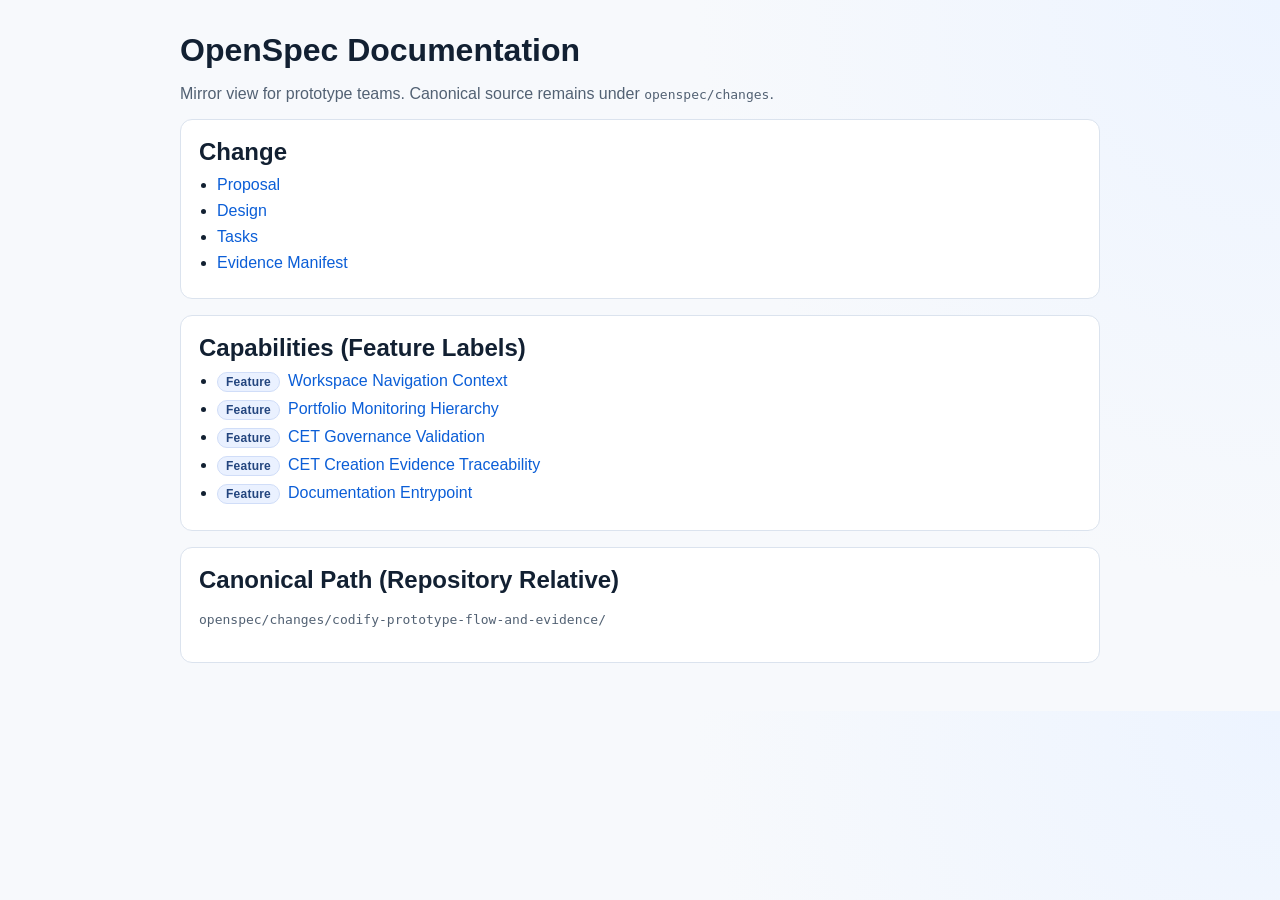
==== prototype/documents/openspec/index.html @ 04f419dc "docs(openspec): mirror specs docs, link Help documentation, and finalize sync tracking" ====
<!DOCTYPE html>
<html lang="en">
<head>
  <meta charset="UTF-8" />
  <meta name="viewport" content="width=device-width, initial-scale=1.0" />
  <title>OpenSpec Documentation</title>
  <style>
    :root {
      color-scheme: light;
      --bg: #f7f9fc;
      --panel: #ffffff;
      --text: #122032;
      --muted: #526173;
      --line: #dbe3ee;
      --link: #0b5ed7;
      --chip: #eaf1ff;
    }
    body {
      margin: 0;
      font-family: "Avenir Next", "Segoe UI", sans-serif;
      background: radial-gradient(circle at top right, #edf4ff, var(--bg) 40%);
      color: var(--text);
    }
    main {
      max-width: 920px;
      margin: 0 auto;
      padding: 32px 20px 48px;
    }
    h1, h2 {
      margin: 0 0 8px;
    }
    p {
      color: var(--muted);
    }
    .panel {
      background: var(--panel);
      border: 1px solid var(--line);
      border-radius: 12px;
      padding: 18px;
      margin-top: 16px;
    }
    ul {
      margin: 10px 0 0;
      padding-left: 18px;
    }
    li {
      margin: 8px 0;
    }
    a {
      color: var(--link);
      text-decoration: none;
    }
    a:hover {
      text-decoration: underline;
    }
    .chip {
      display: inline-block;
      margin-right: 8px;
      padding: 2px 8px;
      border-radius: 999px;
      background: var(--chip);
      border: 1px solid #d0ddf8;
      color: #23457e;
      font-size: 12px;
      font-weight: 600;
      letter-spacing: 0.02em;
      vertical-align: middle;
    }
  </style>
</head>
<body>
  <main>
    <h1>OpenSpec Documentation</h1>
    <p>Mirror view for prototype teams. Canonical source remains under <code>openspec/changes</code>.</p>

    <section class="panel">
      <h2>Change</h2>
      <ul>
        <li><a href="changes/codify-prototype-flow-and-evidence/proposal.md">Proposal</a></li>
        <li><a href="changes/codify-prototype-flow-and-evidence/design.md">Design</a></li>
        <li><a href="changes/codify-prototype-flow-and-evidence/tasks.md">Tasks</a></li>
        <li><a href="changes/codify-prototype-flow-and-evidence/evidence-manifest.md">Evidence Manifest</a></li>
      </ul>
    </section>

    <section class="panel">
      <h2>Capabilities (Feature Labels)</h2>
      <ul>
        <li><span class="chip">Feature</span><a href="changes/codify-prototype-flow-and-evidence/specs/workspace-navigation-context/spec.md">Workspace Navigation Context</a></li>
        <li><span class="chip">Feature</span><a href="changes/codify-prototype-flow-and-evidence/specs/portfolio-monitoring-hierarchy/spec.md">Portfolio Monitoring Hierarchy</a></li>
        <li><span class="chip">Feature</span><a href="changes/codify-prototype-flow-and-evidence/specs/cet-governance-validation/spec.md">CET Governance Validation</a></li>
        <li><span class="chip">Feature</span><a href="changes/codify-prototype-flow-and-evidence/specs/cet-creation-evidence-traceability/spec.md">CET Creation Evidence Traceability</a></li>
        <li><span class="chip">Feature</span><a href="changes/codify-prototype-flow-and-evidence/specs/documentation-entrypoint/spec.md">Documentation Entrypoint</a></li>
      </ul>
    </section>

    <section class="panel">
      <h2>Canonical Path (Repository Relative)</h2>
      <p><code>openspec/changes/codify-prototype-flow-and-evidence/</code></p>
    </section>
  </main>
</body>
</html>
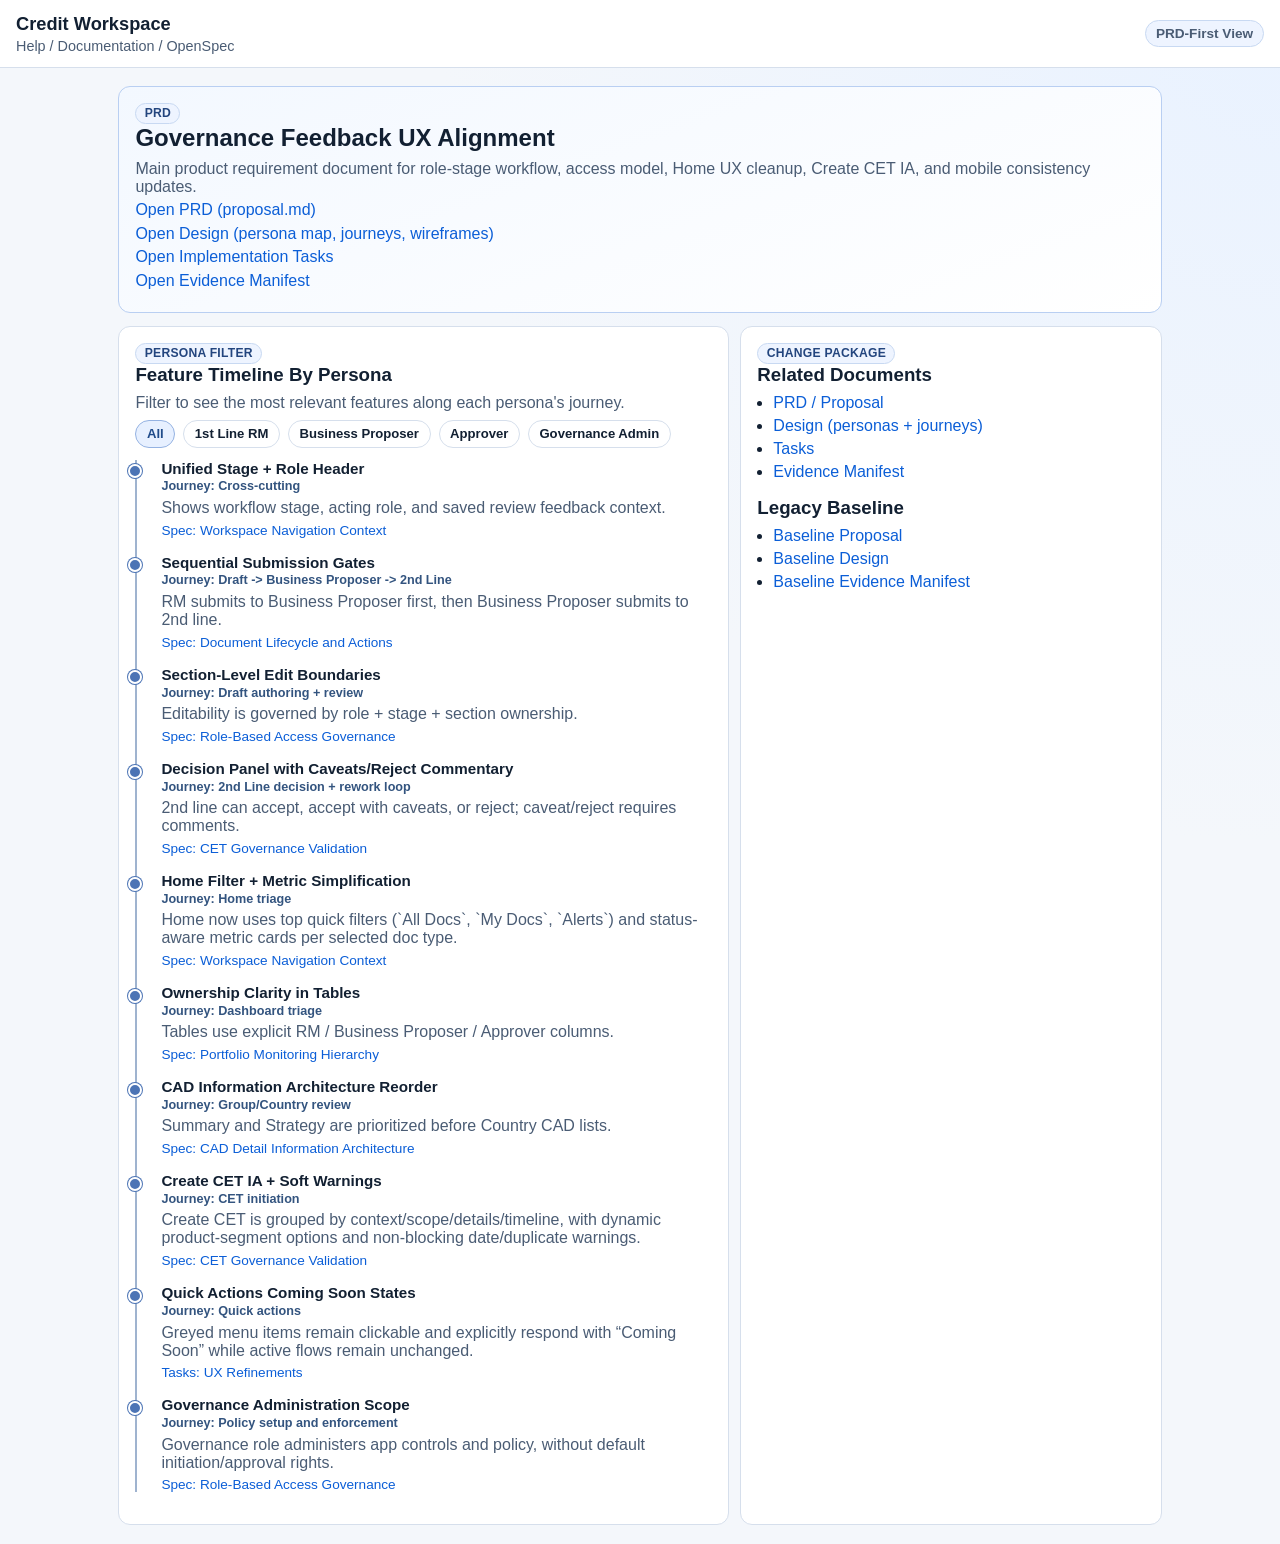
==== commit 180eca13: "Check in remaining app and OpenSpec documentation updates" ====
--- a/prototype/documents/openspec/index.html
+++ b/prototype/documents/openspec/index.html
@@ -3,101 +3,310 @@
 <head>
   <meta charset="UTF-8" />
   <meta name="viewport" content="width=device-width, initial-scale=1.0" />
-  <title>OpenSpec Documentation</title>
+  <title>Credit Workspace Documentation</title>
   <style>
     :root {
-      color-scheme: light;
-      --bg: #f7f9fc;
+      --bg: #f4f7fb;
       --panel: #ffffff;
+      --line: #d6dfec;
       --text: #122032;
-      --muted: #526173;
-      --line: #dbe3ee;
-      --link: #0b5ed7;
-      --chip: #eaf1ff;
-    }
+      --muted: #4a5c74;
+      --primary: #20457f;
+      --accent: #0b5ed7;
+      --timeline: #9fb3cf;
+      --chip-bg: #eef4ff;
+    }
+    * { box-sizing: border-box; }
     body {
       margin: 0;
       font-family: "Avenir Next", "Segoe UI", sans-serif;
-      background: radial-gradient(circle at top right, #edf4ff, var(--bg) 40%);
+      background: radial-gradient(circle at top right, #e9f2ff, var(--bg) 42%);
       color: var(--text);
     }
+    .topbar {
+      display: flex;
+      justify-content: space-between;
+      align-items: center;
+      padding: 0.8rem 1rem;
+      border-bottom: 1px solid var(--line);
+      background: #fff;
+      position: sticky;
+      top: 0;
+      z-index: 10;
+    }
+    .topbar h1 {
+      margin: 0;
+      font-size: 1.14rem;
+    }
+    .breadcrumb {
+      margin: 0.2rem 0 0;
+      color: var(--muted);
+      font-size: 0.9rem;
+    }
+    .top-actions {
+      font-size: 0.85rem;
+      color: var(--muted);
+      background: var(--chip-bg);
+      border: 1px solid #c8d9f2;
+      border-radius: 999px;
+      padding: 0.3rem 0.62rem;
+      font-weight: 600;
+    }
     main {
-      max-width: 920px;
+      max-width: 1080px;
       margin: 0 auto;
-      padding: 32px 20px 48px;
-    }
-    h1, h2 {
-      margin: 0 0 8px;
-    }
-    p {
-      color: var(--muted);
+      padding: 1.15rem;
+      display: grid;
+      gap: 0.85rem;
     }
     .panel {
       background: var(--panel);
       border: 1px solid var(--line);
       border-radius: 12px;
-      padding: 18px;
-      margin-top: 16px;
-    }
-    ul {
-      margin: 10px 0 0;
-      padding-left: 18px;
-    }
-    li {
-      margin: 8px 0;
-    }
-    a {
-      color: var(--link);
-      text-decoration: none;
-    }
-    a:hover {
-      text-decoration: underline;
+      padding: 1rem;
+    }
+    h2, h3 { margin: 0 0 0.5rem; }
+    p { margin: 0.35rem 0; color: var(--muted); }
+    a { color: var(--accent); text-decoration: none; }
+    a:hover { text-decoration: underline; }
+    .doc-grid {
+      display: grid;
+      gap: 0.7rem;
+      grid-template-columns: 1.45fr 1fr;
+    }
+    .prd-main {
+      border: 1px solid #b9cff2;
+      background: linear-gradient(160deg, #f3f8ff, #ffffff);
     }
     .chip {
       display: inline-block;
-      margin-right: 8px;
-      padding: 2px 8px;
+      margin-right: 0.35rem;
+      border: 1px solid #c8d9f2;
       border-radius: 999px;
-      background: var(--chip);
-      border: 1px solid #d0ddf8;
+      background: var(--chip-bg);
       color: #23457e;
-      font-size: 12px;
+      font-size: 0.76rem;
+      font-weight: 700;
+      padding: 0.14rem 0.52rem;
+      letter-spacing: 0.02em;
+      text-transform: uppercase;
+    }
+    .persona-filters {
+      display: flex;
+      gap: 0.5rem;
+      flex-wrap: wrap;
+      margin-top: 0.5rem;
+    }
+    .filter-btn {
+      border: 1px solid var(--line);
+      border-radius: 999px;
+      background: #fff;
+      color: var(--text);
+      padding: 0.34rem 0.66rem;
+      font-size: 0.82rem;
       font-weight: 600;
-      letter-spacing: 0.02em;
-      vertical-align: middle;
+      cursor: pointer;
+    }
+    .filter-btn.active {
+      background: #e7f0ff;
+      border-color: #94b2e2;
+      color: #1f4b8a;
+    }
+    .timeline {
+      list-style: none;
+      margin: 0.75rem 0 0;
+      padding: 0;
+      border-left: 2px solid var(--timeline);
+    }
+    .timeline-item {
+      position: relative;
+      margin: 0 0 1rem 0.65rem;
+      padding-left: 0.85rem;
+    }
+    .timeline-item::before {
+      content: "";
+      position: absolute;
+      left: -1.25rem;
+      top: 0.3rem;
+      width: 10px;
+      height: 10px;
+      border-radius: 999px;
+      background: #4c74b5;
+      border: 2px solid #fff;
+      box-shadow: 0 0 0 1px #4c74b5;
+    }
+    .timeline-item h4 {
+      margin: 0;
+      font-size: 0.95rem;
+    }
+    .timeline-meta {
+      margin-top: 0.18rem;
+      font-size: 0.79rem;
+      color: #33547f;
+      font-weight: 600;
+    }
+    .timeline-links {
+      margin-top: 0.35rem;
+      font-size: 0.85rem;
+    }
+    .mini-list {
+      margin: 0.4rem 0 0;
+      padding-left: 1rem;
+    }
+    .mini-list li { margin: 0.32rem 0; }
+    @media (max-width: 900px) {
+      .doc-grid { grid-template-columns: 1fr; }
+      main { padding: 0.8rem; }
+      .topbar { flex-direction: column; align-items: flex-start; gap: 0.4rem; }
+      .top-actions { font-size: 0.78rem; }
     }
   </style>
 </head>
 <body>
+  <header class="topbar">
+    <div>
+      <h1>Credit Workspace</h1>
+      <p class="breadcrumb">Help / Documentation / OpenSpec</p>
+    </div>
+    <div class="top-actions">PRD-First View</div>
+  </header>
+
   <main>
-    <h1>OpenSpec Documentation</h1>
-    <p>Mirror view for prototype teams. Canonical source remains under <code>openspec/changes</code>.</p>
-
-    <section class="panel">
-      <h2>Change</h2>
-      <ul>
-        <li><a href="changes/codify-prototype-flow-and-evidence/proposal.md">Proposal</a></li>
-        <li><a href="changes/codify-prototype-flow-and-evidence/design.md">Design</a></li>
-        <li><a href="changes/codify-prototype-flow-and-evidence/tasks.md">Tasks</a></li>
-        <li><a href="changes/codify-prototype-flow-and-evidence/evidence-manifest.md">Evidence Manifest</a></li>
-      </ul>
+    <section class="panel prd-main">
+      <span class="chip">PRD</span>
+      <h2>Governance Feedback UX Alignment</h2>
+      <p>Main product requirement document for role-stage workflow, access model, Home UX cleanup, Create CET IA, and mobile consistency updates.</p>
+      <p><a href="viewer.html?doc=changes/governance-feedback-ux-alignment/proposal.md">Open PRD (proposal.md)</a></p>
+      <p><a href="viewer.html?doc=changes/governance-feedback-ux-alignment/design.md">Open Design (persona map, journeys, wireframes)</a></p>
+      <p><a href="viewer.html?doc=changes/governance-feedback-ux-alignment/tasks.md">Open Implementation Tasks</a></p>
+      <p><a href="viewer.html?doc=changes/governance-feedback-ux-alignment/evidence-manifest.md">Open Evidence Manifest</a></p>
     </section>
 
-    <section class="panel">
-      <h2>Capabilities (Feature Labels)</h2>
-      <ul>
-        <li><span class="chip">Feature</span><a href="changes/codify-prototype-flow-and-evidence/specs/workspace-navigation-context/spec.md">Workspace Navigation Context</a></li>
-        <li><span class="chip">Feature</span><a href="changes/codify-prototype-flow-and-evidence/specs/portfolio-monitoring-hierarchy/spec.md">Portfolio Monitoring Hierarchy</a></li>
-        <li><span class="chip">Feature</span><a href="changes/codify-prototype-flow-and-evidence/specs/cet-governance-validation/spec.md">CET Governance Validation</a></li>
-        <li><span class="chip">Feature</span><a href="changes/codify-prototype-flow-and-evidence/specs/cet-creation-evidence-traceability/spec.md">CET Creation Evidence Traceability</a></li>
-        <li><span class="chip">Feature</span><a href="changes/codify-prototype-flow-and-evidence/specs/documentation-entrypoint/spec.md">Documentation Entrypoint</a></li>
-      </ul>
-    </section>
-
-    <section class="panel">
-      <h2>Canonical Path (Repository Relative)</h2>
-      <p><code>openspec/changes/codify-prototype-flow-and-evidence/</code></p>
+    <section class="doc-grid">
+      <section class="panel">
+        <span class="chip">Persona Filter</span>
+        <h3>Feature Timeline By Persona</h3>
+        <p>Filter to see the most relevant features along each persona's journey.</p>
+        <div class="persona-filters">
+          <button class="filter-btn active" data-persona="all">All</button>
+          <button class="filter-btn" data-persona="rm">1st Line RM</button>
+          <button class="filter-btn" data-persona="bp">Business Proposer</button>
+          <button class="filter-btn" data-persona="2lod">Approver</button>
+          <button class="filter-btn" data-persona="gov">Governance Admin</button>
+        </div>
+
+        <ol class="timeline" id="feature-timeline">
+          <li class="timeline-item" data-persona="rm bp 2lod gov">
+            <h4>Unified Stage + Role Header</h4>
+            <div class="timeline-meta">Journey: Cross-cutting</div>
+            <p>Shows workflow stage, acting role, and saved review feedback context.</p>
+            <div class="timeline-links"><a href="viewer.html?doc=changes/governance-feedback-ux-alignment/specs/workspace-navigation-context/spec.md">Spec: Workspace Navigation Context</a></div>
+          </li>
+
+          <li class="timeline-item" data-persona="rm bp">
+            <h4>Sequential Submission Gates</h4>
+            <div class="timeline-meta">Journey: Draft -> Business Proposer -> 2nd Line</div>
+            <p>RM submits to Business Proposer first, then Business Proposer submits to 2nd line.</p>
+            <div class="timeline-links"><a href="viewer.html?doc=changes/governance-feedback-ux-alignment/specs/document-lifecycle-and-actions/spec.md">Spec: Document Lifecycle and Actions</a></div>
+          </li>
+
+          <li class="timeline-item" data-persona="rm bp 2lod">
+            <h4>Section-Level Edit Boundaries</h4>
+            <div class="timeline-meta">Journey: Draft authoring + review</div>
+            <p>Editability is governed by role + stage + section ownership.</p>
+            <div class="timeline-links"><a href="viewer.html?doc=changes/governance-feedback-ux-alignment/specs/role-based-access-governance/spec.md">Spec: Role-Based Access Governance</a></div>
+          </li>
+
+          <li class="timeline-item" data-persona="2lod rm bp">
+            <h4>Decision Panel with Caveats/Reject Commentary</h4>
+            <div class="timeline-meta">Journey: 2nd Line decision + rework loop</div>
+            <p>2nd line can accept, accept with caveats, or reject; caveat/reject requires comments.</p>
+            <div class="timeline-links"><a href="viewer.html?doc=changes/governance-feedback-ux-alignment/specs/cet-governance-validation/spec.md">Spec: CET Governance Validation</a></div>
+          </li>
+
+          <li class="timeline-item" data-persona="rm bp 2lod">
+            <h4>Home Filter + Metric Simplification</h4>
+            <div class="timeline-meta">Journey: Home triage</div>
+            <p>Home now uses top quick filters (`All Docs`, `My Docs`, `Alerts`) and status-aware metric cards per selected doc type.</p>
+            <div class="timeline-links"><a href="viewer.html?doc=changes/governance-feedback-ux-alignment/specs/workspace-navigation-context/spec.md">Spec: Workspace Navigation Context</a></div>
+          </li>
+
+          <li class="timeline-item" data-persona="rm bp 2lod">
+            <h4>Ownership Clarity in Tables</h4>
+            <div class="timeline-meta">Journey: Dashboard triage</div>
+            <p>Tables use explicit RM / Business Proposer / Approver columns.</p>
+            <div class="timeline-links"><a href="viewer.html?doc=changes/governance-feedback-ux-alignment/specs/portfolio-monitoring-hierarchy/spec.md">Spec: Portfolio Monitoring Hierarchy</a></div>
+          </li>
+
+          <li class="timeline-item" data-persona="bp rm">
+            <h4>CAD Information Architecture Reorder</h4>
+            <div class="timeline-meta">Journey: Group/Country review</div>
+            <p>Summary and Strategy are prioritized before Country CAD lists.</p>
+            <div class="timeline-links"><a href="viewer.html?doc=changes/governance-feedback-ux-alignment/specs/cad-detail-information-architecture/spec.md">Spec: CAD Detail Information Architecture</a></div>
+          </li>
+
+          <li class="timeline-item" data-persona="rm bp">
+            <h4>Create CET IA + Soft Warnings</h4>
+            <div class="timeline-meta">Journey: CET initiation</div>
+            <p>Create CET is grouped by context/scope/details/timeline, with dynamic product-segment options and non-blocking date/duplicate warnings.</p>
+            <div class="timeline-links"><a href="viewer.html?doc=changes/governance-feedback-ux-alignment/specs/cet-governance-validation/spec.md">Spec: CET Governance Validation</a></div>
+          </li>
+
+          <li class="timeline-item" data-persona="rm bp 2lod gov">
+            <h4>Quick Actions Coming Soon States</h4>
+            <div class="timeline-meta">Journey: Quick actions</div>
+            <p>Greyed menu items remain clickable and explicitly respond with “Coming Soon” while active flows remain unchanged.</p>
+            <div class="timeline-links"><a href="viewer.html?doc=changes/governance-feedback-ux-alignment/tasks.md">Tasks: UX Refinements</a></div>
+          </li>
+
+          <li class="timeline-item" data-persona="gov">
+            <h4>Governance Administration Scope</h4>
+            <div class="timeline-meta">Journey: Policy setup and enforcement</div>
+            <p>Governance role administers app controls and policy, without default initiation/approval rights.</p>
+            <div class="timeline-links"><a href="viewer.html?doc=changes/governance-feedback-ux-alignment/specs/role-based-access-governance/spec.md">Spec: Role-Based Access Governance</a></div>
+          </li>
+        </ol>
+      </section>
+
+      <section class="panel">
+        <span class="chip">Change Package</span>
+        <h3>Related Documents</h3>
+        <ul class="mini-list">
+          <li><a href="viewer.html?doc=changes/governance-feedback-ux-alignment/proposal.md">PRD / Proposal</a></li>
+          <li><a href="viewer.html?doc=changes/governance-feedback-ux-alignment/design.md">Design (personas + journeys)</a></li>
+          <li><a href="viewer.html?doc=changes/governance-feedback-ux-alignment/tasks.md">Tasks</a></li>
+          <li><a href="viewer.html?doc=changes/governance-feedback-ux-alignment/evidence-manifest.md">Evidence Manifest</a></li>
+        </ul>
+
+        <h3 style="margin-top:1rem;">Legacy Baseline</h3>
+        <ul class="mini-list">
+          <li><a href="viewer.html?doc=changes/codify-prototype-flow-and-evidence/proposal.md">Baseline Proposal</a></li>
+          <li><a href="viewer.html?doc=changes/codify-prototype-flow-and-evidence/design.md">Baseline Design</a></li>
+          <li><a href="viewer.html?doc=changes/codify-prototype-flow-and-evidence/evidence-manifest.md">Baseline Evidence Manifest</a></li>
+        </ul>
+      </section>
     </section>
   </main>
+
+  <script>
+    const buttons = [...document.querySelectorAll('.filter-btn')];
+    const items = [...document.querySelectorAll('.timeline-item')];
+
+    function applyPersona(persona) {
+      buttons.forEach((b) => b.classList.toggle('active', b.dataset.persona === persona));
+      items.forEach((item) => {
+        if (persona === 'all') {
+          item.style.display = '';
+          return;
+        }
+        const tags = String(item.dataset.persona || '').split(/\s+/).filter(Boolean);
+        item.style.display = tags.includes(persona) ? '' : 'none';
+      });
+    }
+
+    buttons.forEach((btn) => {
+      btn.addEventListener('click', () => applyPersona(btn.dataset.persona || 'all'));
+    });
+  </script>
 </body>
 </html>
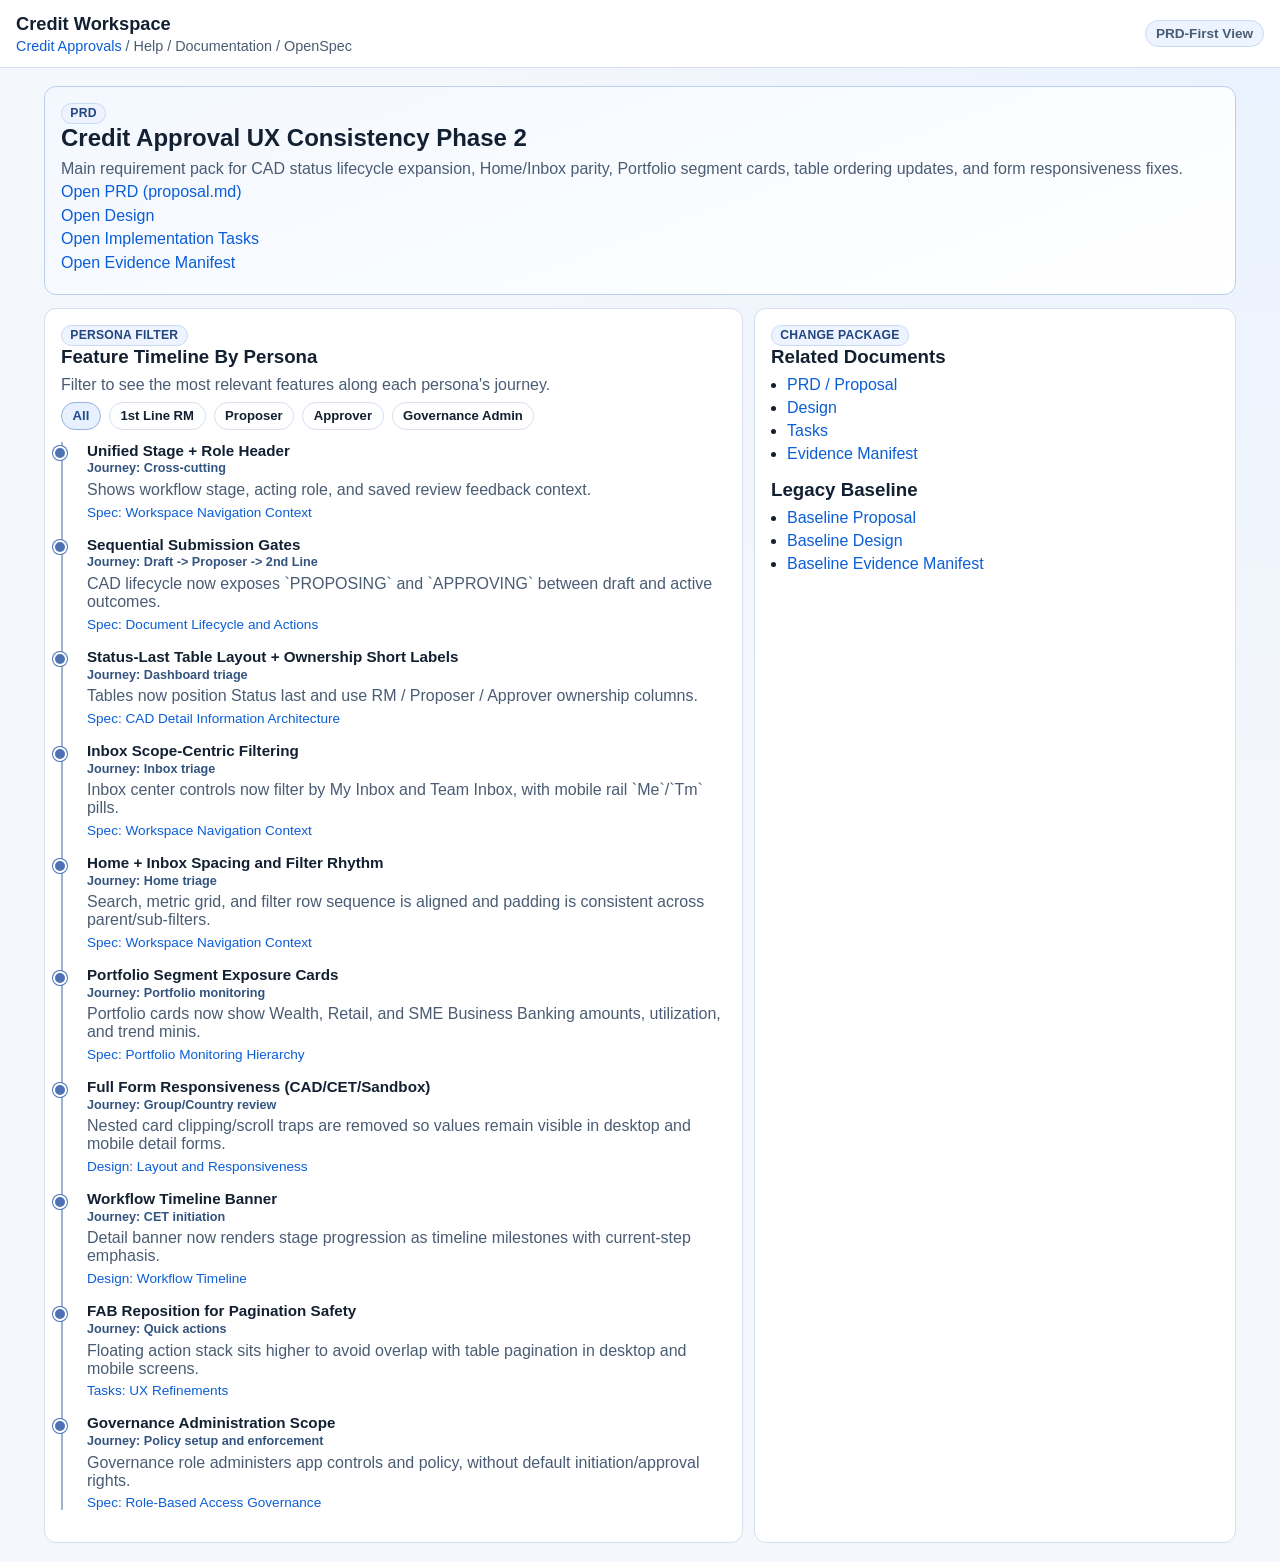
==== commit 328b5e14: "Implement credit approval UX consistency phase 2" ====
--- a/prototype/documents/openspec/index.html
+++ b/prototype/documents/openspec/index.html
@@ -53,7 +53,7 @@
       font-weight: 600;
     }
     main {
-      max-width: 1080px;
+      max-width: min(1500px, 96vw);
       margin: 0 auto;
       padding: 1.15rem;
       display: grid;
@@ -166,7 +166,7 @@
   <header class="topbar">
     <div>
       <h1>Credit Workspace</h1>
-      <p class="breadcrumb">Help / Documentation / OpenSpec</p>
+      <p class="breadcrumb"><a href="../../index.html#/home">Credit Approvals</a> / Help / Documentation / OpenSpec</p>
     </div>
     <div class="top-actions">PRD-First View</div>
   </header>
@@ -174,12 +174,12 @@
   <main>
     <section class="panel prd-main">
       <span class="chip">PRD</span>
-      <h2>Governance Feedback UX Alignment</h2>
-      <p>Main product requirement document for role-stage workflow, access model, Home UX cleanup, Create CET IA, and mobile consistency updates.</p>
-      <p><a href="viewer.html?doc=changes/governance-feedback-ux-alignment/proposal.md">Open PRD (proposal.md)</a></p>
-      <p><a href="viewer.html?doc=changes/governance-feedback-ux-alignment/design.md">Open Design (persona map, journeys, wireframes)</a></p>
-      <p><a href="viewer.html?doc=changes/governance-feedback-ux-alignment/tasks.md">Open Implementation Tasks</a></p>
-      <p><a href="viewer.html?doc=changes/governance-feedback-ux-alignment/evidence-manifest.md">Open Evidence Manifest</a></p>
+      <h2>Credit Approval UX Consistency Phase 2</h2>
+      <p>Main requirement pack for CAD status lifecycle expansion, Home/Inbox parity, Portfolio segment cards, table ordering updates, and form responsiveness fixes.</p>
+      <p><a href="viewer.html?doc=changes/credit-approval-ux-consistency-phase-2/proposal.md">Open PRD (proposal.md)</a></p>
+      <p><a href="viewer.html?doc=changes/credit-approval-ux-consistency-phase-2/design.md">Open Design</a></p>
+      <p><a href="viewer.html?doc=changes/credit-approval-ux-consistency-phase-2/tasks.md">Open Implementation Tasks</a></p>
+      <p><a href="viewer.html?doc=changes/credit-approval-ux-consistency-phase-2/evidence-manifest.md">Open Evidence Manifest</a></p>
     </section>
 
     <section class="doc-grid">
@@ -190,7 +190,7 @@
         <div class="persona-filters">
           <button class="filter-btn active" data-persona="all">All</button>
           <button class="filter-btn" data-persona="rm">1st Line RM</button>
-          <button class="filter-btn" data-persona="bp">Business Proposer</button>
+          <button class="filter-btn" data-persona="bp">Proposer</button>
           <button class="filter-btn" data-persona="2lod">Approver</button>
           <button class="filter-btn" data-persona="gov">Governance Admin</button>
         </div>
@@ -200,63 +200,63 @@
             <h4>Unified Stage + Role Header</h4>
             <div class="timeline-meta">Journey: Cross-cutting</div>
             <p>Shows workflow stage, acting role, and saved review feedback context.</p>
-            <div class="timeline-links"><a href="viewer.html?doc=changes/governance-feedback-ux-alignment/specs/workspace-navigation-context/spec.md">Spec: Workspace Navigation Context</a></div>
+            <div class="timeline-links"><a href="viewer.html?doc=changes/credit-approval-ux-consistency-phase-2/specs/workspace-navigation-context/spec.md">Spec: Workspace Navigation Context</a></div>
           </li>
 
           <li class="timeline-item" data-persona="rm bp">
             <h4>Sequential Submission Gates</h4>
-            <div class="timeline-meta">Journey: Draft -> Business Proposer -> 2nd Line</div>
-            <p>RM submits to Business Proposer first, then Business Proposer submits to 2nd line.</p>
-            <div class="timeline-links"><a href="viewer.html?doc=changes/governance-feedback-ux-alignment/specs/document-lifecycle-and-actions/spec.md">Spec: Document Lifecycle and Actions</a></div>
+            <div class="timeline-meta">Journey: Draft -> Proposer -> 2nd Line</div>
+            <p>CAD lifecycle now exposes `PROPOSING` and `APPROVING` between draft and active outcomes.</p>
+            <div class="timeline-links"><a href="viewer.html?doc=changes/credit-approval-ux-consistency-phase-2/specs/document-lifecycle-and-actions/spec.md">Spec: Document Lifecycle and Actions</a></div>
           </li>
 
           <li class="timeline-item" data-persona="rm bp 2lod">
-            <h4>Section-Level Edit Boundaries</h4>
-            <div class="timeline-meta">Journey: Draft authoring + review</div>
-            <p>Editability is governed by role + stage + section ownership.</p>
-            <div class="timeline-links"><a href="viewer.html?doc=changes/governance-feedback-ux-alignment/specs/role-based-access-governance/spec.md">Spec: Role-Based Access Governance</a></div>
+            <h4>Status-Last Table Layout + Ownership Short Labels</h4>
+            <div class="timeline-meta">Journey: Dashboard triage</div>
+            <p>Tables now position Status last and use RM / Proposer / Approver ownership columns.</p>
+            <div class="timeline-links"><a href="viewer.html?doc=changes/credit-approval-ux-consistency-phase-2/specs/cad-detail-information-architecture/spec.md">Spec: CAD Detail Information Architecture</a></div>
           </li>
 
           <li class="timeline-item" data-persona="2lod rm bp">
-            <h4>Decision Panel with Caveats/Reject Commentary</h4>
-            <div class="timeline-meta">Journey: 2nd Line decision + rework loop</div>
-            <p>2nd line can accept, accept with caveats, or reject; caveat/reject requires comments.</p>
-            <div class="timeline-links"><a href="viewer.html?doc=changes/governance-feedback-ux-alignment/specs/cet-governance-validation/spec.md">Spec: CET Governance Validation</a></div>
+            <h4>Inbox Scope-Centric Filtering</h4>
+            <div class="timeline-meta">Journey: Inbox triage</div>
+            <p>Inbox center controls now filter by My Inbox and Team Inbox, with mobile rail `Me`/`Tm` pills.</p>
+            <div class="timeline-links"><a href="viewer.html?doc=changes/credit-approval-ux-consistency-phase-2/specs/workspace-navigation-context/spec.md">Spec: Workspace Navigation Context</a></div>
           </li>
 
           <li class="timeline-item" data-persona="rm bp 2lod">
-            <h4>Home Filter + Metric Simplification</h4>
+            <h4>Home + Inbox Spacing and Filter Rhythm</h4>
             <div class="timeline-meta">Journey: Home triage</div>
-            <p>Home now uses top quick filters (`All Docs`, `My Docs`, `Alerts`) and status-aware metric cards per selected doc type.</p>
-            <div class="timeline-links"><a href="viewer.html?doc=changes/governance-feedback-ux-alignment/specs/workspace-navigation-context/spec.md">Spec: Workspace Navigation Context</a></div>
+            <p>Search, metric grid, and filter row sequence is aligned and padding is consistent across parent/sub-filters.</p>
+            <div class="timeline-links"><a href="viewer.html?doc=changes/credit-approval-ux-consistency-phase-2/specs/workspace-navigation-context/spec.md">Spec: Workspace Navigation Context</a></div>
           </li>
 
           <li class="timeline-item" data-persona="rm bp 2lod">
-            <h4>Ownership Clarity in Tables</h4>
-            <div class="timeline-meta">Journey: Dashboard triage</div>
-            <p>Tables use explicit RM / Business Proposer / Approver columns.</p>
-            <div class="timeline-links"><a href="viewer.html?doc=changes/governance-feedback-ux-alignment/specs/portfolio-monitoring-hierarchy/spec.md">Spec: Portfolio Monitoring Hierarchy</a></div>
+            <h4>Portfolio Segment Exposure Cards</h4>
+            <div class="timeline-meta">Journey: Portfolio monitoring</div>
+            <p>Portfolio cards now show Wealth, Retail, and SME Business Banking amounts, utilization, and trend minis.</p>
+            <div class="timeline-links"><a href="viewer.html?doc=changes/credit-approval-ux-consistency-phase-2/specs/portfolio-monitoring-hierarchy/spec.md">Spec: Portfolio Monitoring Hierarchy</a></div>
           </li>
 
           <li class="timeline-item" data-persona="bp rm">
-            <h4>CAD Information Architecture Reorder</h4>
+            <h4>Full Form Responsiveness (CAD/CET/Sandbox)</h4>
             <div class="timeline-meta">Journey: Group/Country review</div>
-            <p>Summary and Strategy are prioritized before Country CAD lists.</p>
-            <div class="timeline-links"><a href="viewer.html?doc=changes/governance-feedback-ux-alignment/specs/cad-detail-information-architecture/spec.md">Spec: CAD Detail Information Architecture</a></div>
+            <p>Nested card clipping/scroll traps are removed so values remain visible in desktop and mobile detail forms.</p>
+            <div class="timeline-links"><a href="viewer.html?doc=changes/credit-approval-ux-consistency-phase-2/design.md">Design: Layout and Responsiveness</a></div>
           </li>
 
           <li class="timeline-item" data-persona="rm bp">
-            <h4>Create CET IA + Soft Warnings</h4>
+            <h4>Workflow Timeline Banner</h4>
             <div class="timeline-meta">Journey: CET initiation</div>
-            <p>Create CET is grouped by context/scope/details/timeline, with dynamic product-segment options and non-blocking date/duplicate warnings.</p>
-            <div class="timeline-links"><a href="viewer.html?doc=changes/governance-feedback-ux-alignment/specs/cet-governance-validation/spec.md">Spec: CET Governance Validation</a></div>
+            <p>Detail banner now renders stage progression as timeline milestones with current-step emphasis.</p>
+            <div class="timeline-links"><a href="viewer.html?doc=changes/credit-approval-ux-consistency-phase-2/design.md">Design: Workflow Timeline</a></div>
           </li>
 
           <li class="timeline-item" data-persona="rm bp 2lod gov">
-            <h4>Quick Actions Coming Soon States</h4>
+            <h4>FAB Reposition for Pagination Safety</h4>
             <div class="timeline-meta">Journey: Quick actions</div>
-            <p>Greyed menu items remain clickable and explicitly respond with “Coming Soon” while active flows remain unchanged.</p>
-            <div class="timeline-links"><a href="viewer.html?doc=changes/governance-feedback-ux-alignment/tasks.md">Tasks: UX Refinements</a></div>
+            <p>Floating action stack sits higher to avoid overlap with table pagination in desktop and mobile screens.</p>
+            <div class="timeline-links"><a href="viewer.html?doc=changes/credit-approval-ux-consistency-phase-2/tasks.md">Tasks: UX Refinements</a></div>
           </li>
 
           <li class="timeline-item" data-persona="gov">
@@ -272,10 +272,10 @@
         <span class="chip">Change Package</span>
         <h3>Related Documents</h3>
         <ul class="mini-list">
-          <li><a href="viewer.html?doc=changes/governance-feedback-ux-alignment/proposal.md">PRD / Proposal</a></li>
-          <li><a href="viewer.html?doc=changes/governance-feedback-ux-alignment/design.md">Design (personas + journeys)</a></li>
-          <li><a href="viewer.html?doc=changes/governance-feedback-ux-alignment/tasks.md">Tasks</a></li>
-          <li><a href="viewer.html?doc=changes/governance-feedback-ux-alignment/evidence-manifest.md">Evidence Manifest</a></li>
+          <li><a href="viewer.html?doc=changes/credit-approval-ux-consistency-phase-2/proposal.md">PRD / Proposal</a></li>
+          <li><a href="viewer.html?doc=changes/credit-approval-ux-consistency-phase-2/design.md">Design</a></li>
+          <li><a href="viewer.html?doc=changes/credit-approval-ux-consistency-phase-2/tasks.md">Tasks</a></li>
+          <li><a href="viewer.html?doc=changes/credit-approval-ux-consistency-phase-2/evidence-manifest.md">Evidence Manifest</a></li>
         </ul>
 
         <h3 style="margin-top:1rem;">Legacy Baseline</h3>
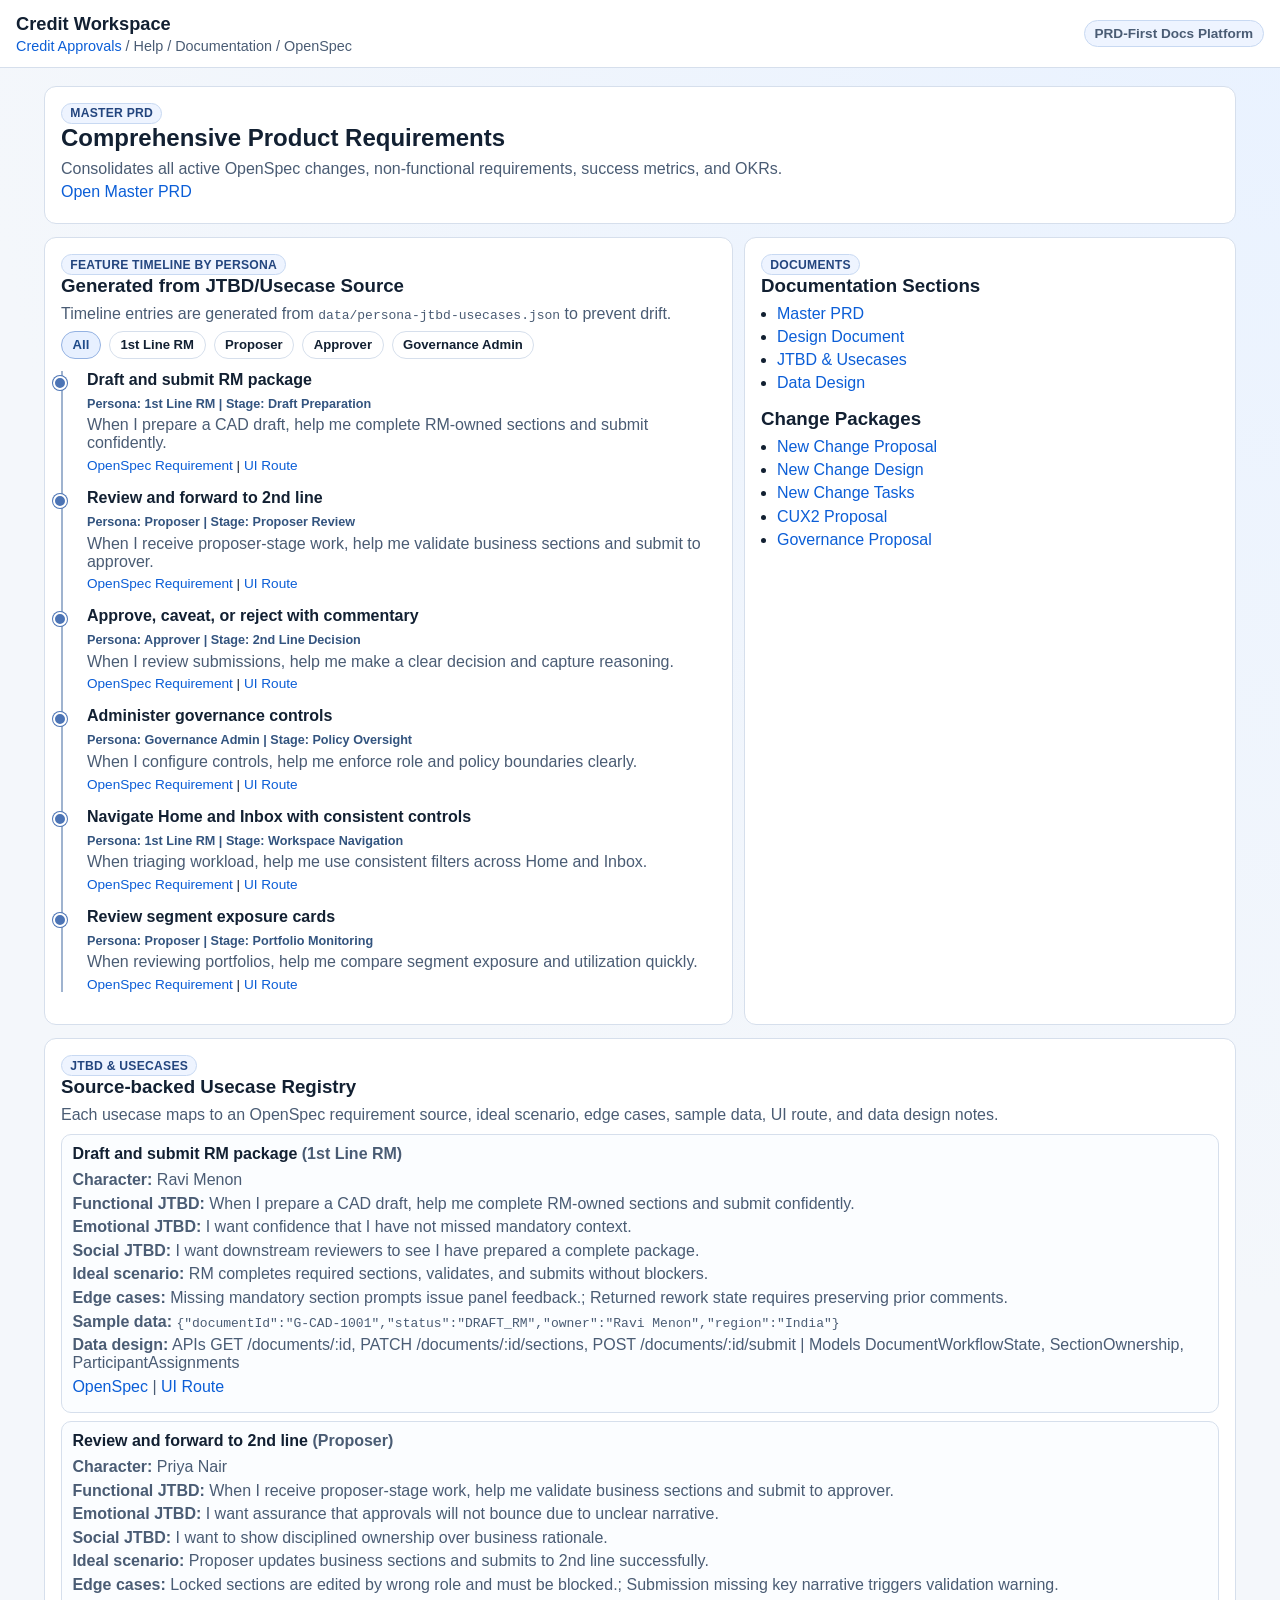
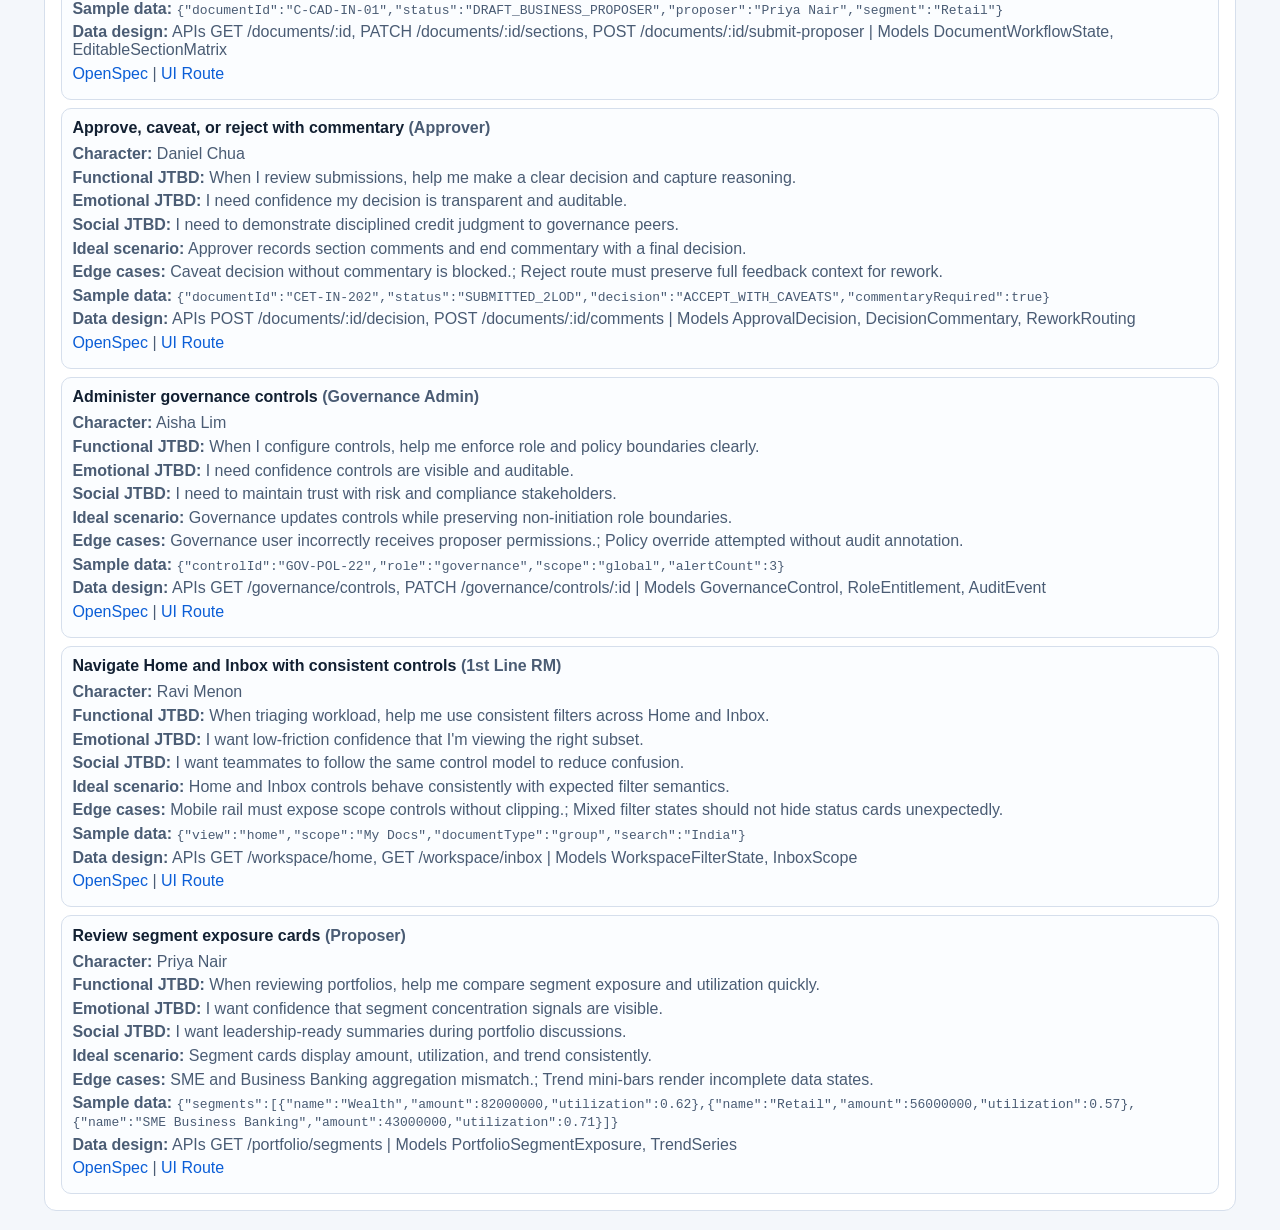
==== commit fa4a3215: "Rework Help documentation with JTBD timeline and spec viewer fallback" ====
--- a/prototype/documents/openspec/index.html
+++ b/prototype/documents/openspec/index.html
@@ -15,6 +15,7 @@
       --accent: #0b5ed7;
       --timeline: #9fb3cf;
       --chip-bg: #eef4ff;
+      --danger: #b42318;
     }
     * { box-sizing: border-box; }
     body {
@@ -34,15 +35,8 @@
       top: 0;
       z-index: 10;
     }
-    .topbar h1 {
-      margin: 0;
-      font-size: 1.14rem;
-    }
-    .breadcrumb {
-      margin: 0.2rem 0 0;
-      color: var(--muted);
-      font-size: 0.9rem;
-    }
+    .topbar h1 { margin: 0; font-size: 1.14rem; }
+    .breadcrumb { margin: 0.2rem 0 0; color: var(--muted); font-size: 0.9rem; }
     .top-actions {
       font-size: 0.85rem;
       color: var(--muted);
@@ -65,19 +59,10 @@
       border-radius: 12px;
       padding: 1rem;
     }
-    h2, h3 { margin: 0 0 0.5rem; }
+    h2, h3, h4 { margin: 0 0 0.5rem; }
     p { margin: 0.35rem 0; color: var(--muted); }
     a { color: var(--accent); text-decoration: none; }
     a:hover { text-decoration: underline; }
-    .doc-grid {
-      display: grid;
-      gap: 0.7rem;
-      grid-template-columns: 1.45fr 1fr;
-    }
-    .prd-main {
-      border: 1px solid #b9cff2;
-      background: linear-gradient(160deg, #f3f8ff, #ffffff);
-    }
     .chip {
       display: inline-block;
       margin-right: 0.35rem;
@@ -91,6 +76,11 @@
       letter-spacing: 0.02em;
       text-transform: uppercase;
     }
+    .doc-grid {
+      display: grid;
+      gap: 0.7rem;
+      grid-template-columns: 1.4fr 1fr;
+    }
     .persona-filters {
       display: flex;
       gap: 0.5rem;
@@ -135,25 +125,30 @@
       border: 2px solid #fff;
       box-shadow: 0 0 0 1px #4c74b5;
     }
-    .timeline-item h4 {
-      margin: 0;
-      font-size: 0.95rem;
-    }
     .timeline-meta {
       margin-top: 0.18rem;
       font-size: 0.79rem;
       color: #33547f;
       font-weight: 600;
     }
-    .timeline-links {
-      margin-top: 0.35rem;
-      font-size: 0.85rem;
-    }
-    .mini-list {
-      margin: 0.4rem 0 0;
-      padding-left: 1rem;
-    }
+    .timeline-links { margin-top: 0.35rem; font-size: 0.85rem; }
+    .mini-list { margin: 0.4rem 0 0; padding-left: 1rem; }
     .mini-list li { margin: 0.32rem 0; }
+    .usecase-list {
+      margin: 0.6rem 0 0;
+      padding: 0;
+      list-style: none;
+      display: grid;
+      gap: 0.5rem;
+    }
+    .usecase-list li {
+      border: 1px solid var(--line);
+      border-radius: 10px;
+      padding: 0.65rem;
+      background: #fbfdff;
+    }
+    .muted { color: var(--muted); }
+    .error { color: var(--danger); }
     @media (max-width: 900px) {
       .doc-grid { grid-template-columns: 1fr; }
       main { padding: 0.8rem; }
@@ -168,145 +163,179 @@
       <h1>Credit Workspace</h1>
       <p class="breadcrumb"><a href="../../index.html#/home">Credit Approvals</a> / Help / Documentation / OpenSpec</p>
     </div>
-    <div class="top-actions">PRD-First View</div>
+    <div class="top-actions">PRD-First Docs Platform</div>
   </header>
 
   <main>
-    <section class="panel prd-main">
-      <span class="chip">PRD</span>
-      <h2>Credit Approval UX Consistency Phase 2</h2>
-      <p>Main requirement pack for CAD status lifecycle expansion, Home/Inbox parity, Portfolio segment cards, table ordering updates, and form responsiveness fixes.</p>
-      <p><a href="viewer.html?doc=changes/credit-approval-ux-consistency-phase-2/proposal.md">Open PRD (proposal.md)</a></p>
-      <p><a href="viewer.html?doc=changes/credit-approval-ux-consistency-phase-2/design.md">Open Design</a></p>
-      <p><a href="viewer.html?doc=changes/credit-approval-ux-consistency-phase-2/tasks.md">Open Implementation Tasks</a></p>
-      <p><a href="viewer.html?doc=changes/credit-approval-ux-consistency-phase-2/evidence-manifest.md">Open Evidence Manifest</a></p>
+    <section class="panel">
+      <span class="chip">Master PRD</span>
+      <h2>Comprehensive Product Requirements</h2>
+      <p>Consolidates all active OpenSpec changes, non-functional requirements, success metrics, and OKRs.</p>
+      <p><a href="viewer.html?doc=docs/master-prd.md">Open Master PRD</a></p>
     </section>
 
     <section class="doc-grid">
       <section class="panel">
-        <span class="chip">Persona Filter</span>
-        <h3>Feature Timeline By Persona</h3>
-        <p>Filter to see the most relevant features along each persona's journey.</p>
-        <div class="persona-filters">
-          <button class="filter-btn active" data-persona="all">All</button>
-          <button class="filter-btn" data-persona="rm">1st Line RM</button>
-          <button class="filter-btn" data-persona="bp">Proposer</button>
-          <button class="filter-btn" data-persona="2lod">Approver</button>
-          <button class="filter-btn" data-persona="gov">Governance Admin</button>
-        </div>
-
-        <ol class="timeline" id="feature-timeline">
-          <li class="timeline-item" data-persona="rm bp 2lod gov">
-            <h4>Unified Stage + Role Header</h4>
-            <div class="timeline-meta">Journey: Cross-cutting</div>
-            <p>Shows workflow stage, acting role, and saved review feedback context.</p>
-            <div class="timeline-links"><a href="viewer.html?doc=changes/credit-approval-ux-consistency-phase-2/specs/workspace-navigation-context/spec.md">Spec: Workspace Navigation Context</a></div>
-          </li>
-
-          <li class="timeline-item" data-persona="rm bp">
-            <h4>Sequential Submission Gates</h4>
-            <div class="timeline-meta">Journey: Draft -> Proposer -> 2nd Line</div>
-            <p>CAD lifecycle now exposes `PROPOSING` and `APPROVING` between draft and active outcomes.</p>
-            <div class="timeline-links"><a href="viewer.html?doc=changes/credit-approval-ux-consistency-phase-2/specs/document-lifecycle-and-actions/spec.md">Spec: Document Lifecycle and Actions</a></div>
-          </li>
-
-          <li class="timeline-item" data-persona="rm bp 2lod">
-            <h4>Status-Last Table Layout + Ownership Short Labels</h4>
-            <div class="timeline-meta">Journey: Dashboard triage</div>
-            <p>Tables now position Status last and use RM / Proposer / Approver ownership columns.</p>
-            <div class="timeline-links"><a href="viewer.html?doc=changes/credit-approval-ux-consistency-phase-2/specs/cad-detail-information-architecture/spec.md">Spec: CAD Detail Information Architecture</a></div>
-          </li>
-
-          <li class="timeline-item" data-persona="2lod rm bp">
-            <h4>Inbox Scope-Centric Filtering</h4>
-            <div class="timeline-meta">Journey: Inbox triage</div>
-            <p>Inbox center controls now filter by My Inbox and Team Inbox, with mobile rail `Me`/`Tm` pills.</p>
-            <div class="timeline-links"><a href="viewer.html?doc=changes/credit-approval-ux-consistency-phase-2/specs/workspace-navigation-context/spec.md">Spec: Workspace Navigation Context</a></div>
-          </li>
-
-          <li class="timeline-item" data-persona="rm bp 2lod">
-            <h4>Home + Inbox Spacing and Filter Rhythm</h4>
-            <div class="timeline-meta">Journey: Home triage</div>
-            <p>Search, metric grid, and filter row sequence is aligned and padding is consistent across parent/sub-filters.</p>
-            <div class="timeline-links"><a href="viewer.html?doc=changes/credit-approval-ux-consistency-phase-2/specs/workspace-navigation-context/spec.md">Spec: Workspace Navigation Context</a></div>
-          </li>
-
-          <li class="timeline-item" data-persona="rm bp 2lod">
-            <h4>Portfolio Segment Exposure Cards</h4>
-            <div class="timeline-meta">Journey: Portfolio monitoring</div>
-            <p>Portfolio cards now show Wealth, Retail, and SME Business Banking amounts, utilization, and trend minis.</p>
-            <div class="timeline-links"><a href="viewer.html?doc=changes/credit-approval-ux-consistency-phase-2/specs/portfolio-monitoring-hierarchy/spec.md">Spec: Portfolio Monitoring Hierarchy</a></div>
-          </li>
-
-          <li class="timeline-item" data-persona="bp rm">
-            <h4>Full Form Responsiveness (CAD/CET/Sandbox)</h4>
-            <div class="timeline-meta">Journey: Group/Country review</div>
-            <p>Nested card clipping/scroll traps are removed so values remain visible in desktop and mobile detail forms.</p>
-            <div class="timeline-links"><a href="viewer.html?doc=changes/credit-approval-ux-consistency-phase-2/design.md">Design: Layout and Responsiveness</a></div>
-          </li>
-
-          <li class="timeline-item" data-persona="rm bp">
-            <h4>Workflow Timeline Banner</h4>
-            <div class="timeline-meta">Journey: CET initiation</div>
-            <p>Detail banner now renders stage progression as timeline milestones with current-step emphasis.</p>
-            <div class="timeline-links"><a href="viewer.html?doc=changes/credit-approval-ux-consistency-phase-2/design.md">Design: Workflow Timeline</a></div>
-          </li>
-
-          <li class="timeline-item" data-persona="rm bp 2lod gov">
-            <h4>FAB Reposition for Pagination Safety</h4>
-            <div class="timeline-meta">Journey: Quick actions</div>
-            <p>Floating action stack sits higher to avoid overlap with table pagination in desktop and mobile screens.</p>
-            <div class="timeline-links"><a href="viewer.html?doc=changes/credit-approval-ux-consistency-phase-2/tasks.md">Tasks: UX Refinements</a></div>
-          </li>
-
-          <li class="timeline-item" data-persona="gov">
-            <h4>Governance Administration Scope</h4>
-            <div class="timeline-meta">Journey: Policy setup and enforcement</div>
-            <p>Governance role administers app controls and policy, without default initiation/approval rights.</p>
-            <div class="timeline-links"><a href="viewer.html?doc=changes/governance-feedback-ux-alignment/specs/role-based-access-governance/spec.md">Spec: Role-Based Access Governance</a></div>
-          </li>
-        </ol>
+        <span class="chip">Feature Timeline by Persona</span>
+        <h3>Generated from JTBD/Usecase Source</h3>
+        <p>Timeline entries are generated from <code>data/persona-jtbd-usecases.json</code> to prevent drift.</p>
+        <div id="persona-filters" class="persona-filters"></div>
+        <ol class="timeline" id="feature-timeline"></ol>
       </section>
 
       <section class="panel">
-        <span class="chip">Change Package</span>
-        <h3>Related Documents</h3>
+        <span class="chip">Documents</span>
+        <h3>Documentation Sections</h3>
         <ul class="mini-list">
-          <li><a href="viewer.html?doc=changes/credit-approval-ux-consistency-phase-2/proposal.md">PRD / Proposal</a></li>
-          <li><a href="viewer.html?doc=changes/credit-approval-ux-consistency-phase-2/design.md">Design</a></li>
-          <li><a href="viewer.html?doc=changes/credit-approval-ux-consistency-phase-2/tasks.md">Tasks</a></li>
-          <li><a href="viewer.html?doc=changes/credit-approval-ux-consistency-phase-2/evidence-manifest.md">Evidence Manifest</a></li>
+          <li><a href="viewer.html?doc=docs/master-prd.md">Master PRD</a></li>
+          <li><a href="viewer.html?doc=docs/design-persona-journeys.md">Design Document</a></li>
+          <li><a href="viewer.html?doc=docs/jtbd-usecases.md">JTBD &amp; Usecases</a></li>
+          <li><a href="viewer.html?doc=docs/data-design.md">Data Design</a></li>
         </ul>
 
-        <h3 style="margin-top:1rem;">Legacy Baseline</h3>
+        <h3 style="margin-top:1rem;">Change Packages</h3>
         <ul class="mini-list">
-          <li><a href="viewer.html?doc=changes/codify-prototype-flow-and-evidence/proposal.md">Baseline Proposal</a></li>
-          <li><a href="viewer.html?doc=changes/codify-prototype-flow-and-evidence/design.md">Baseline Design</a></li>
-          <li><a href="viewer.html?doc=changes/codify-prototype-flow-and-evidence/evidence-manifest.md">Baseline Evidence Manifest</a></li>
+          <li><a href="viewer.html?doc=changes/documentation-prd-jtbd-skills-platform/proposal.md">New Change Proposal</a></li>
+          <li><a href="viewer.html?doc=changes/documentation-prd-jtbd-skills-platform/design.md">New Change Design</a></li>
+          <li><a href="viewer.html?doc=changes/documentation-prd-jtbd-skills-platform/tasks.md">New Change Tasks</a></li>
+          <li><a href="viewer.html?doc=changes/credit-approval-ux-consistency-phase-2/proposal.md">CUX2 Proposal</a></li>
+          <li><a href="viewer.html?doc=changes/governance-feedback-ux-alignment/proposal.md">Governance Proposal</a></li>
         </ul>
       </section>
     </section>
+
+    <section class="panel">
+      <span class="chip">JTBD &amp; Usecases</span>
+      <h3>Source-backed Usecase Registry</h3>
+      <p>Each usecase maps to an OpenSpec requirement source, ideal scenario, edge cases, sample data, UI route, and data design notes.</p>
+      <ul id="usecase-list" class="usecase-list"></ul>
+      <p id="load-error" class="error" style="display:none;"></p>
+    </section>
   </main>
 
   <script>
-    const buttons = [...document.querySelectorAll('.filter-btn')];
-    const items = [...document.querySelectorAll('.timeline-item')];
-
-    function applyPersona(persona) {
-      buttons.forEach((b) => b.classList.toggle('active', b.dataset.persona === persona));
-      items.forEach((item) => {
-        if (persona === 'all') {
-          item.style.display = '';
-          return;
-        }
-        const tags = String(item.dataset.persona || '').split(/\s+/).filter(Boolean);
-        item.style.display = tags.includes(persona) ? '' : 'none';
+    const state = {
+      dataset: null,
+      persona: "all"
+    };
+
+    function escapeHtml(str) {
+      return String(str)
+        .replace(/&/g, "&amp;")
+        .replace(/</g, "&lt;")
+        .replace(/>/g, "&gt;")
+        .replace(/\"/g, "&quot;")
+        .replace(/'/g, "&#39;");
+    }
+
+    function personaLabel(id) {
+      if (!state.dataset) return id;
+      const match = (state.dataset.personas || []).find((p) => p.id === id);
+      return match ? match.label : id;
+    }
+
+    function filteredUsecases() {
+      if (!state.dataset) return [];
+      const list = state.dataset.usecases || [];
+      if (state.persona === "all") return list;
+      return list.filter((u) => u.personaId === state.persona);
+    }
+
+    function renderFilters() {
+      const root = document.getElementById("persona-filters");
+      const personas = state.dataset?.personas || [];
+      const options = [{ id: "all", label: "All" }, ...personas];
+      root.innerHTML = options
+        .map((p) => `<button class="filter-btn ${state.persona === p.id ? "active" : ""}" data-persona="${escapeHtml(p.id)}">${escapeHtml(p.label)}</button>`)
+        .join("");
+      root.querySelectorAll("button").forEach((btn) => {
+        btn.addEventListener("click", () => {
+          state.persona = btn.dataset.persona || "all";
+          renderFilters();
+          renderTimeline();
+          renderUsecases();
+        });
       });
     }
 
-    buttons.forEach((btn) => {
-      btn.addEventListener('click', () => applyPersona(btn.dataset.persona || 'all'));
-    });
+    function renderTimeline() {
+      const root = document.getElementById("feature-timeline");
+      const items = filteredUsecases();
+      root.innerHTML = items
+        .map((u) => `
+          <li class="timeline-item">
+            <h4>${escapeHtml(u.title)}</h4>
+            <div class="timeline-meta">Persona: ${escapeHtml(personaLabel(u.personaId))} | Stage: ${escapeHtml(u.journeyStage)}</div>
+            <p>${escapeHtml(u.jtbd?.functional || "")}</p>
+            <div class="timeline-links">
+              <a href="${escapeHtml(u.openSpecLink)}">OpenSpec Requirement</a>
+              ${u.uiRoute ? ` | <a href="${escapeHtml(u.uiRoute)}">UI Route</a>` : ""}
+            </div>
+          </li>
+        `)
+        .join("");
+      if (!items.length) {
+        root.innerHTML = `<li class="timeline-item"><p class="muted">No timeline items for selected persona.</p></li>`;
+      }
+    }
+
+    function renderUsecases() {
+      const root = document.getElementById("usecase-list");
+      const items = filteredUsecases();
+      root.innerHTML = items
+        .map((u) => `
+          <li>
+            <h4>${escapeHtml(u.title)} <span class="muted">(${escapeHtml(personaLabel(u.personaId))})</span></h4>
+            <p><strong>Character:</strong> ${escapeHtml(u.character)}</p>
+            <p><strong>Functional JTBD:</strong> ${escapeHtml(u.jtbd?.functional || "")}</p>
+            <p><strong>Emotional JTBD:</strong> ${escapeHtml(u.jtbd?.emotional || "")}</p>
+            <p><strong>Social JTBD:</strong> ${escapeHtml(u.jtbd?.social || "")}</p>
+            <p><strong>Ideal scenario:</strong> ${escapeHtml(u.idealScenario || "")}</p>
+            <p><strong>Edge cases:</strong> ${(u.edgeCases || []).map(escapeHtml).join("; ")}</p>
+            <p><strong>Sample data:</strong> <code>${escapeHtml(JSON.stringify(u.sampleData || {}))}</code></p>
+            <p><strong>Data design:</strong> APIs ${(u.dataDesign?.apis || []).map(escapeHtml).join(", ")} | Models ${(u.dataDesign?.models || []).map(escapeHtml).join(", ")}</p>
+            <p><a href="${escapeHtml(u.openSpecLink)}">OpenSpec</a>${u.uiRoute ? ` | <a href="${escapeHtml(u.uiRoute)}">UI Route</a>` : ""}</p>
+          </li>
+        `)
+        .join("");
+    }
+
+    async function readText(path) {
+      if (window.location.protocol === "file:") {
+        return await new Promise((resolve, reject) => {
+          const xhr = new XMLHttpRequest();
+          xhr.open("GET", path, true);
+          xhr.onload = () => {
+            if (xhr.status === 0 || (xhr.status >= 200 && xhr.status < 300)) {
+              resolve(xhr.responseText);
+              return;
+            }
+            reject(new Error(`HTTP ${xhr.status}`));
+          };
+          xhr.onerror = () => reject(new Error("Network error"));
+          xhr.send();
+        });
+      }
+      const resp = await fetch(path, { cache: "no-store" });
+      if (!resp.ok) throw new Error(`HTTP ${resp.status}`);
+      return await resp.text();
+    }
+
+    async function init() {
+      const err = document.getElementById("load-error");
+      try {
+        const text = await readText("data/persona-jtbd-usecases.json");
+        state.dataset = JSON.parse(text);
+        renderFilters();
+        renderTimeline();
+        renderUsecases();
+      } catch (e) {
+        err.style.display = "block";
+        err.textContent = `Could not load timeline source: ${String(e)}`;
+      }
+    }
+
+    init();
   </script>
 </body>
 </html>
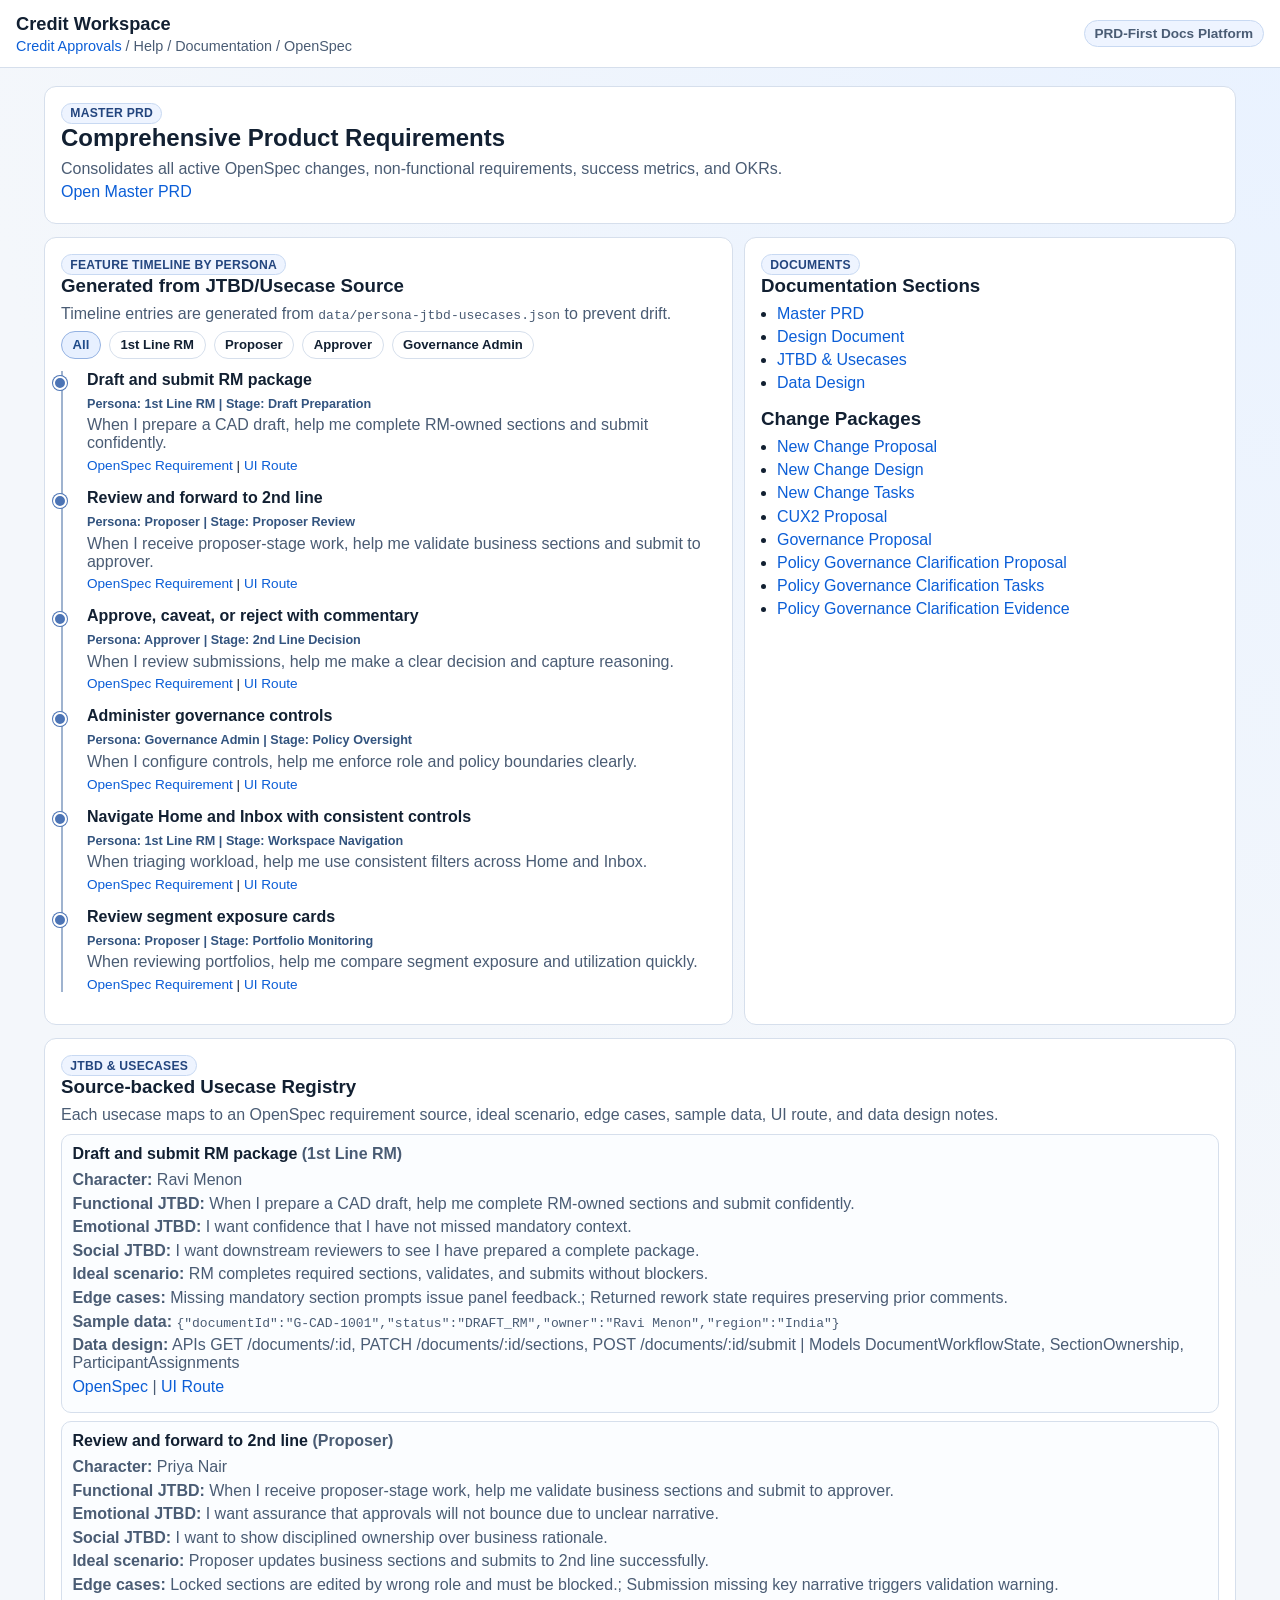
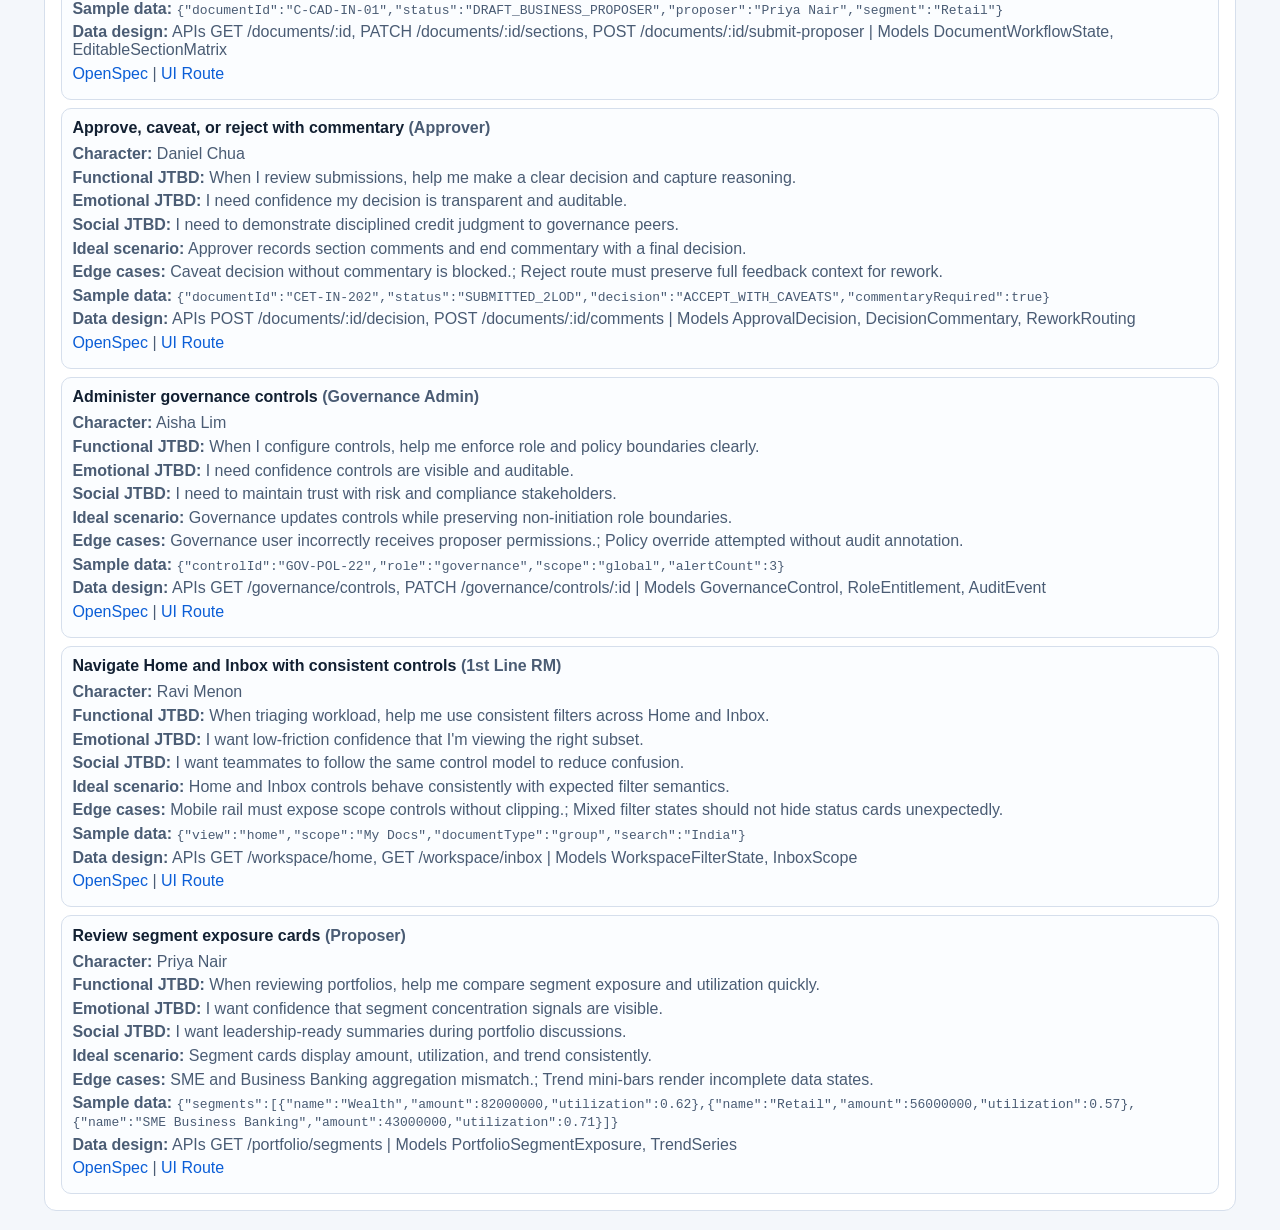
==== commit c2d45707: "feat: finalize policy governance role workflow and spec evidence sync" ====
--- a/prototype/documents/openspec/index.html
+++ b/prototype/documents/openspec/index.html
@@ -154,6 +154,26 @@
       main { padding: 0.8rem; }
       .topbar { flex-direction: column; align-items: flex-start; gap: 0.4rem; }
       .top-actions { font-size: 0.78rem; }
+      .panel { padding: 0.82rem; }
+      .timeline-item { margin-left: 0.45rem; padding-left: 0.65rem; }
+      .timeline-meta { font-size: 0.74rem; }
+      .mini-list { padding-left: 0.9rem; }
+    }
+    @media (max-width: 680px) {
+      body { background: var(--bg); }
+      .topbar { padding: 0.62rem 0.72rem; }
+      .topbar h1 { font-size: 1.02rem; }
+      .breadcrumb { font-size: 0.8rem; line-height: 1.35; }
+      .top-actions { font-size: 0.72rem; padding: 0.24rem 0.48rem; }
+      main { padding: 0.62rem; gap: 0.62rem; }
+      .panel { border-radius: 10px; padding: 0.68rem; }
+      .persona-filters { gap: 0.35rem; }
+      .filter-btn { font-size: 0.76rem; padding: 0.3rem 0.52rem; }
+      .timeline { margin-top: 0.56rem; }
+      .timeline-item { margin-bottom: 0.75rem; }
+      .timeline-links { font-size: 0.79rem; }
+      .usecase-list { gap: 0.42rem; }
+      .usecase-list li { padding: 0.55rem; }
     }
   </style>
 </head>
@@ -200,6 +220,9 @@
           <li><a href="viewer.html?doc=changes/documentation-prd-jtbd-skills-platform/tasks.md">New Change Tasks</a></li>
           <li><a href="viewer.html?doc=changes/credit-approval-ux-consistency-phase-2/proposal.md">CUX2 Proposal</a></li>
           <li><a href="viewer.html?doc=changes/governance-feedback-ux-alignment/proposal.md">Governance Proposal</a></li>
+          <li><a href="viewer.html?doc=changes/policy-governance-admin-clarification-phase-3/proposal.md">Policy Governance Clarification Proposal</a></li>
+          <li><a href="viewer.html?doc=changes/policy-governance-admin-clarification-phase-3/tasks.md">Policy Governance Clarification Tasks</a></li>
+          <li><a href="viewer.html?doc=changes/policy-governance-admin-clarification-phase-3/evidence-manifest.md">Policy Governance Clarification Evidence</a></li>
         </ul>
       </section>
     </section>
